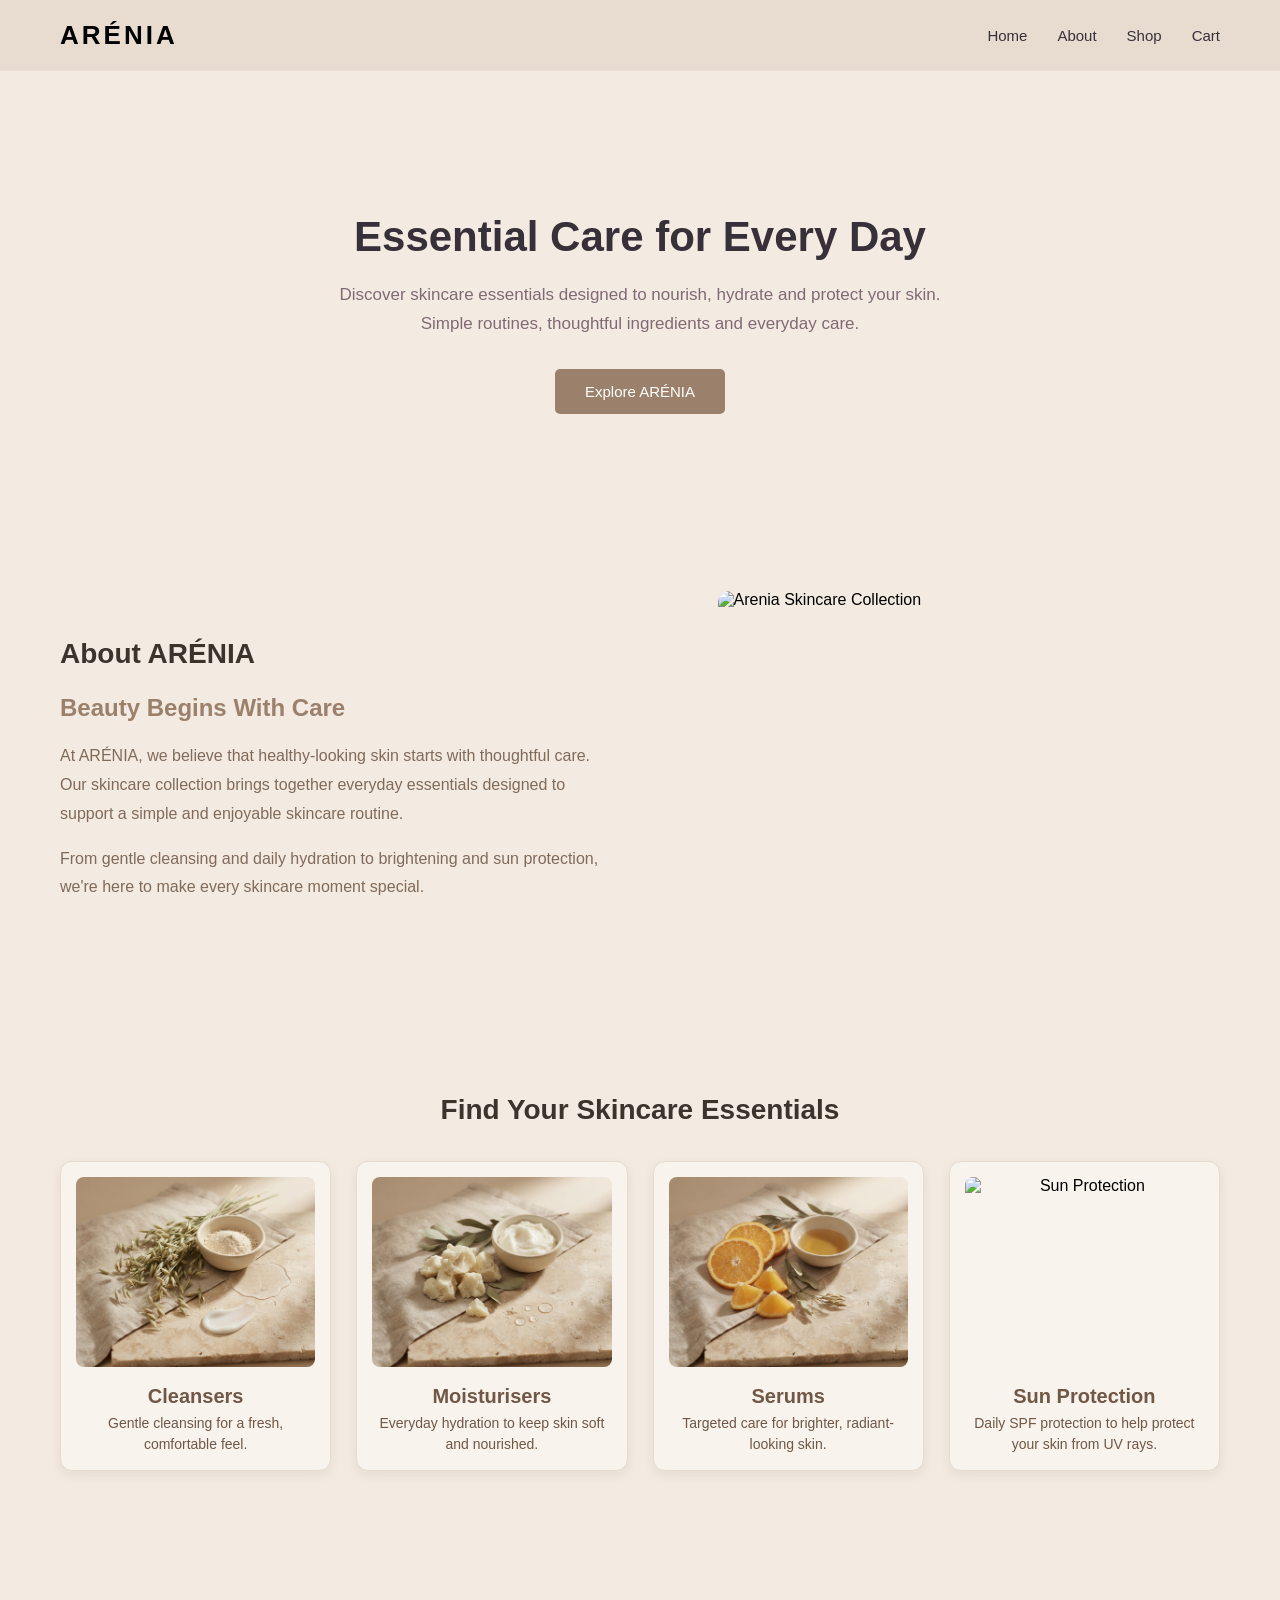
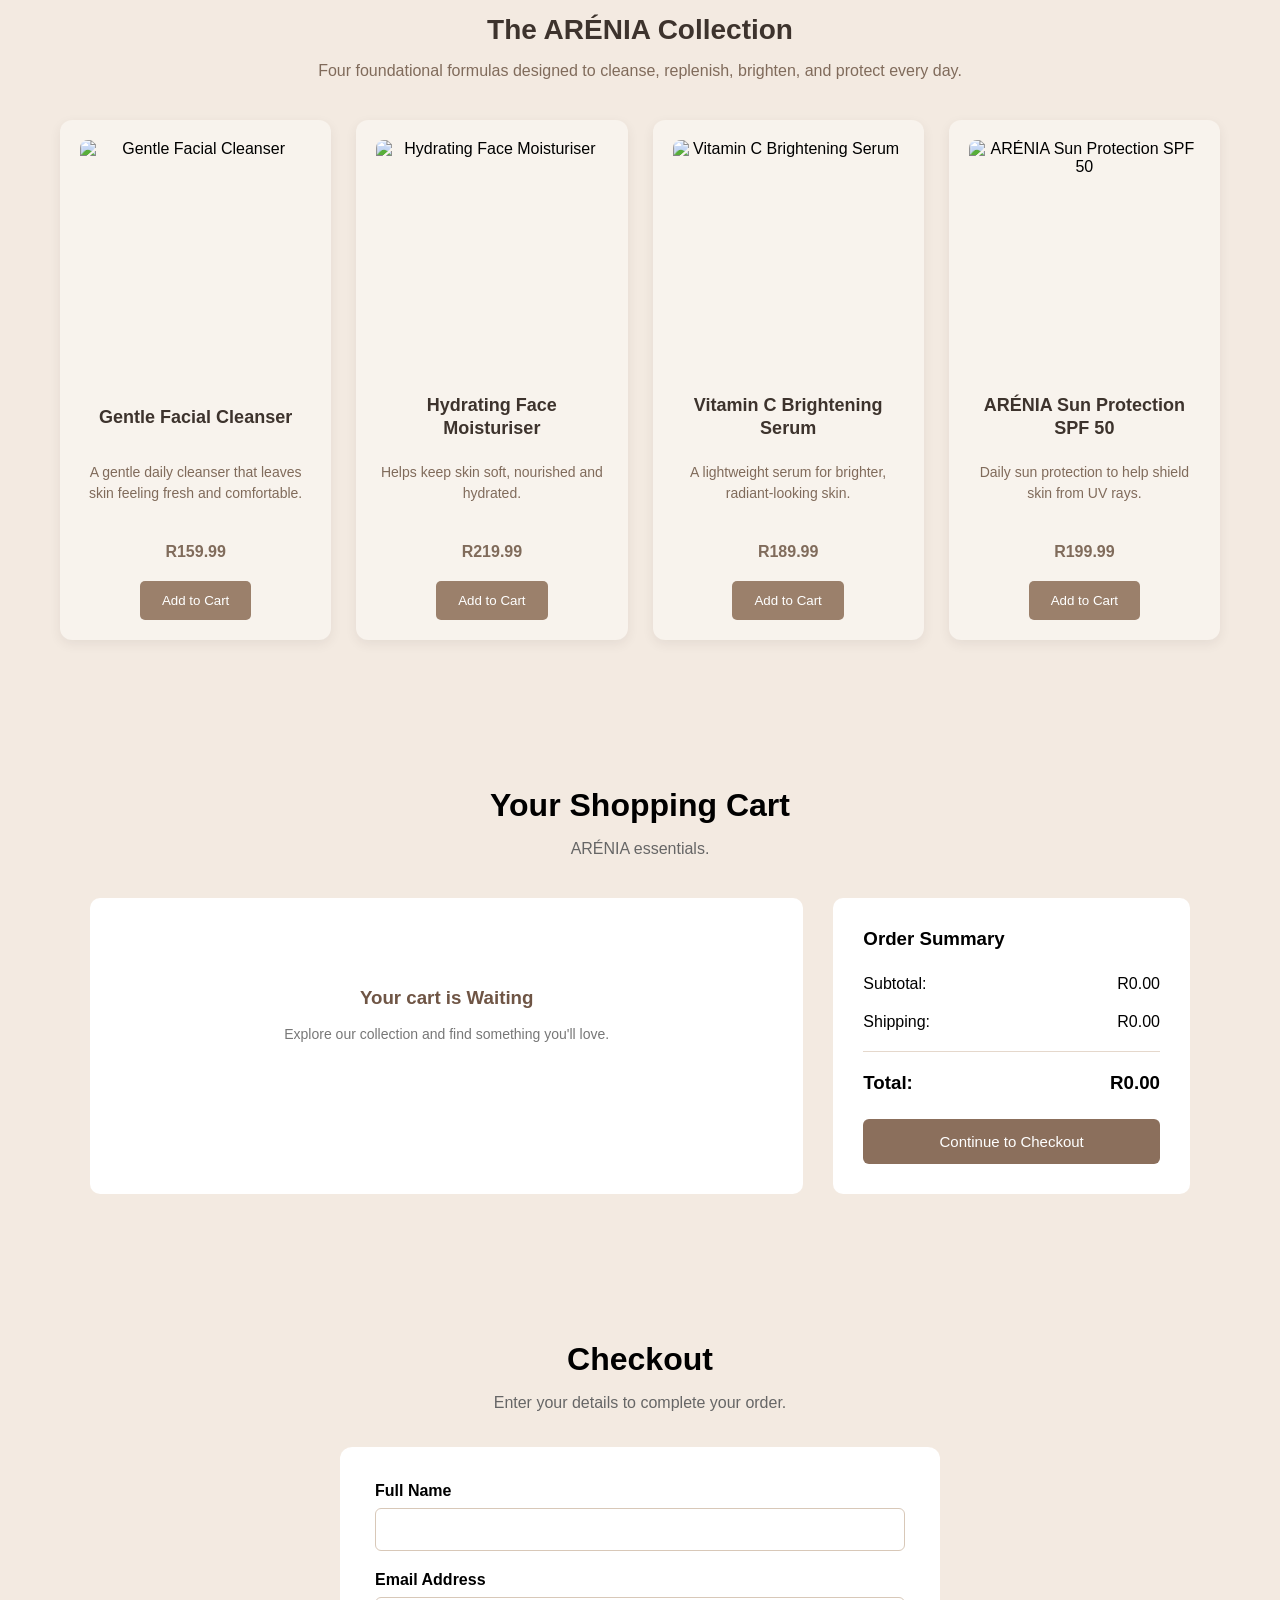
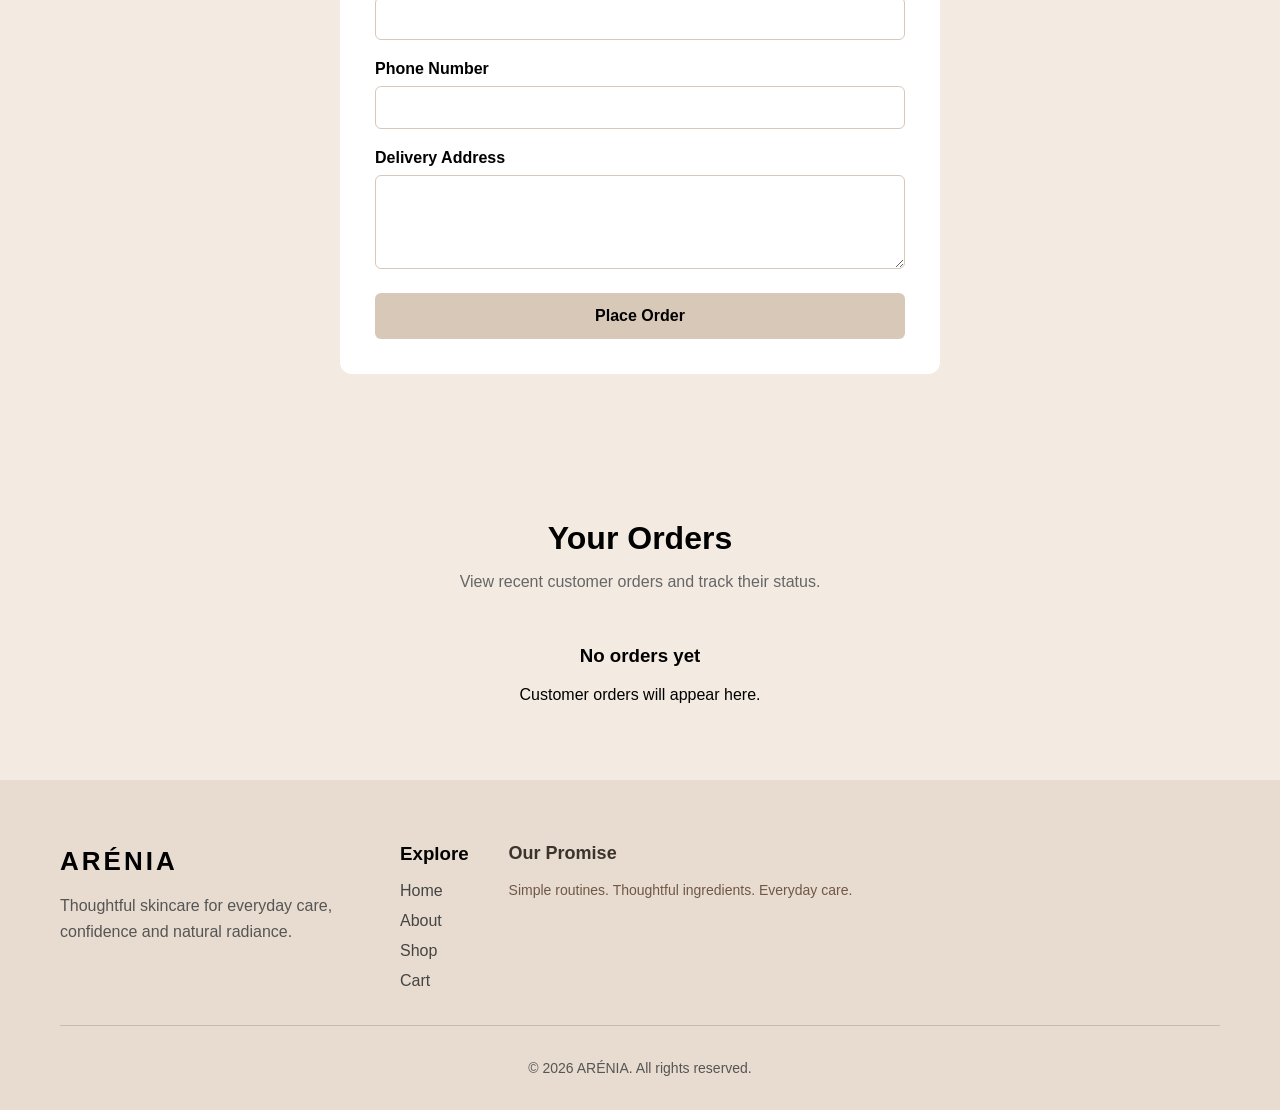
==== Task 5 - E-Commerce Website/index.html @ 22d988f8 "add four web development projects" ====
<!DOCTYPE html>
<html lang="en">
    <head>
        <meta charset="UTF-8">
        <meta name="viewport" content="width=device-width, initial-scale=1.0">
        <link rel="stylesheet" href="style.css">
        <title>ARÉNIA | Beauty & Skincare</title>
    </head>
    <body>
        <header>
            <a href="#home" class="logo">ARÉNIA</a>

            <nav aria-label="Main navigation">
                <ul>
                    <li><a href="#home">Home</a></li>
                    <li><a href="#about">About</a></li>
                    <li><a href="#shop">Shop</a></li>
                    <li><a href="#cart">Cart</a></li>
                </ul>
            </nav>
        </header>

        <main>
            <section class="hero" id="home">
                <div class="hero-content">
                    <h1>Essential Care for Every Day</h1>
                    <p>
                        Discover skincare essentials designed to nourish, hydrate and protect your skin.
                        Simple routines, thoughtful ingredients and everyday care.
                    </p>
                    <a href="#shop" class="shop-button">Explore ARÉNIA</a>
                </div>
            </section>

            <section class="about" id="about">
                <div class="about-content">
                    <h2>About ARÉNIA</h2>

                    <h3>Beauty Begins With Care</h3>

                    <p>
                        At ARÉNIA, we believe that healthy-looking skin starts
                        with thoughtful care. Our skincare collection brings
                        together everyday essentials designed to support a
                        simple and enjoyable skincare routine.
                    </p>

                    <p>
                        From gentle cleansing and daily hydration to brightening
                        and sun protection, we're here to make every skincare
                        moment special.
                    </p>
                </div>
                <div class="about-image">
                    <img src="images/Arenia Skincare Collection.jpg" alt="Arenia Skincare Collection">
                </div>
            </section>

            <section class="categories">
                <h2>Find Your Skincare Essentials</h2>

                <div class="category-container">
                    <div class="category">
                        <img src="images/Cleansers.jpg" alt="Cleansers" class="category-image">
                        <h3>Cleansers</h3>
                        <p>Gentle cleansing for a fresh, comfortable feel.</p>
                    </div>

                    <div class="category">
                        <img src="images/Moisturisers.jpg" alt="Moisturisers" class="category-image">
                        <h3>Moisturisers</h3>
                        <p>Everyday hydration to keep skin soft and nourished.</p>
                    </div>

                    <div class="category">
                        <img src="images/Serums.jpg" alt="Serums" class="category-image">
                        <h3>Serums</h3>
                        <p>Targeted care for brighter, radiant-looking skin.</p>
                    </div>

                    <div class="category">
                        <img src="images/Sun Protection.jpg" alt="Sun Protection" class="category-image"> 
                        <h3>Sun Protection</h3>
                        <p>Daily SPF protection to help protect your skin from UV rays.</p>  
                    </div>
                </div>
            </section>

            <section class="products" id="shop">
                <h2>The ARÉNIA Collection</h2>
                <p class="products-intro">Four foundational formulas designed to cleanse, replenish, brighten, and protect every day.</p>
                <div class="product-container">

                    <div class="product-card" data-id="1" data-name="Gentle Facial Cleanser" data-price="159.99">
                        <img src="images/Gentle Facial Cleanser.jpg" alt="Gentle Facial Cleanser" class="product-image">
                        <h3>Gentle Facial Cleanser</h3>
                        <p class="product-description">
                            A gentle daily cleanser that leaves skin feeling fresh and comfortable.
                        </p>
                        <p class="product-price">R159.99</p>
                        <button type="button" aria-label="Add Gentle Facial Cleanser to cart">
                            Add to Cart
                        </button>
                    </div>

                    <div class="product-card" data-id="2" data-name="Hydrating Face Moisturiser" data-price="219.99">
                        <img src="images/Hydrating Face Moisturiser.jpg" alt="Hydrating Face Moisturiser" class="product-image">
                        <h3>Hydrating Face Moisturiser</h3>
                        <p class="product-description">
                            Helps keep skin soft, nourished and hydrated.
                        </p>
                        <p class="product-price">R219.99</p>
                        <button type="button" aria-label="Add Hydrating Face Moisturiser to cart">
                            Add to Cart
                        </button>
                    </div>

                    <div class="product-card" data-id="3" data-name="Vitamin C Brightening Serum" data-price="189.99">
                        <img src="images/Brightening Serum.jpg" alt="Vitamin C Brightening Serum" class="product-image">
                        <h3>Vitamin C Brightening Serum</h3>
                        <p class="product-description">
                            A lightweight serum for brighter, radiant-looking skin.
                        </p>
                        <p class="product-price">R189.99</p>
                        <button type="button" aria-label="Add Vitamin C Brightening Serum to cart">
                            Add to Cart
                        </button>
                    </div>

                    <div class="product-card" data-id="4" data-name="ARÉNIA Sun Protection SPF 50" data-price="199.99">
                        <img src="images/Sun Protection SPF 50.jpg" alt="ARÉNIA Sun Protection SPF 50" class="product-image">
                        <h3>ARÉNIA Sun Protection SPF 50</h3>
                        <p class="product-description">
                            Daily sun protection to help shield skin from UV rays.
                        </p>
                        <p class="product-price">R199.99</p>
                        <button type="button" aria-label="Add ARÉNIA Sun Protection SPF 50 to cart">
                            Add to Cart
                        </button>
                    </div>
                </div>
            </section>


            <section class="cart" id="cart">
                <h2>Your Shopping Cart</h2>
                <p class="cart-intro">ARÉNIA essentials.</p>

                <div class="cart-container">

                    <div class="cart-items">
                        <!-- Cart products will appear here -->
                    </div>

                    <div class="cart-summary">
                        <h3>Order Summary</h3>
                        <div class="summary-details">
                            <p>Subtotal: <span id="subtotal">R0.00</span></p>
                            <p>Shipping: <span id="shipping">R0.00</span></p>
                            <h3>Total: <span id="total">R0.00</span></h3>
                        </div>
                        <button type="button" class="checkout-button">Continue to Checkout</button>
                    </div>
                </div>
            </section>

            <section class="checkout" id="checkout">
                <h2>Checkout</h2>
                <p class="checkout-intro">Enter your details to complete your order.</p>

                <div class="checkout-container">
                    <form id="checkout-form">
                        <div class="form-group">
                            <label for="full-name">Full Name</label>
                            <input type="text" id="full-name" name="full-name" autocomplete="name" required>
                        </div>

                        <div class="form-group">
                            <label for="email">Email Address</label>
                            <input type="email" id="email" name="email" autocomplete="email" required>
                        </div>

                        <div class="form-group">
                            <label for="phone">Phone Number</label>
                            <input type="tel" id="phone" name="phone" autocomplete="tel" required>
                        </div>

                        <div class="form-group">
                            <label for="address">Delivery Address</label>
                            <textarea id="address" name="address" rows="4" autocomplete="street-address" required></textarea>
                        </div>

                        <button type="submit" class="place-order-button">
                            Place Order
                        </button>
                    </form>
                </div>
            </section>
            
            <section class="orders" id="orders">
                <h2>Your Orders</h2>
                <p class="orders-intro">View recent customer orders and track their status.</p>

                <div class="orders-container">
                    <div class="order-list">
                        <!-- Orders will appear here -->
                    </div>
                </div>
            </section>
        </main>

        <footer class="footer">
            <div class="footer-container">

                <div class="footer-brand">
                    <h2>ARÉNIA</h2>
                    <p>Thoughtful skincare for everyday care, confidence and natural radiance.</p>
                </div>

                <div class="footer-links">
                    <h3>Explore</h3>
                    <a href="#home">Home</a>
                    <a href="#about">About</a>
                    <a href="#shop">Shop</a>
                    <a href="#cart">Cart</a>
                </div>

                <div class="footer-care">
                    <h3>Our Promise</h3>
                    <p>Simple routines. Thoughtful ingredients. Everyday care.</p>
                </div>

            </div>

            <div class="footer-bottom">
                <p>&copy; 2026 ARÉNIA. All rights reserved.</p>
            </div>
        </footer>

        <script src="script.js"></script>
    </body>
</html>
---- Task 5 - E-Commerce Website/style.css ----
body {
    margin: 0;
    font-family: Arial, sans-serif;
}

* {
    box-sizing: border-box;
}

html, body {
    max-width: 100%;
    overflow-x: hidden;
}

header {
    display: flex;
    justify-content: space-between;
    align-items: center;
    padding: 20px 60px;
    background-color: #E8DCD0;
}

.logo {
    font-size: 26px;
    font-weight: bold;
    letter-spacing: 3px;
    text-decoration: none;
    color: inherit;
}

nav ul {
    display: flex;
    list-style: none;
    gap: 30px;
    margin: 0;
    padding: 0;
}

nav a {
    text-decoration: none;
    color: #373039;
    font-size: 15px;
    transition: color 0.3s ease;
}

nav a:hover {
    color: #705746;
}

.hero {
    min-height: 450px;
    display: flex;
    align-items: center;
    justify-content: center;
    text-align: center;
    padding: 40px 20px;
    background-color: #F3EAE1;
}

.hero-content {
    max-width: 650px;
}

.hero h1 {
    font-size: 42px;
    color: #373039;
    margin-bottom: 20px;
}

.hero p {
    font-size: 17px;
    line-height: 1.7;
    color: #806A75;
    margin-bottom: 30px;
}

.shop-button {
    display: inline-block;
    padding: 14px 30px;
    background-color: #9B806B;
    color: white;
    text-decoration: none;
    border-radius: 5px;
    font-size: 15px;
    transition: 0.3s ease;
}

.shop-button:hover {
    background-color: #705746;
}

.about {
    display: flex;
    align-items: center;
    justify-content: space-between;
    gap: 50px;
    padding: 70px 60px;
    background-color: #F3EAE1;
}

.about-content {
    flex: 1;
    max-width: 600px;
}

.about-image {
    flex: 1;
}

.about-image img {
    display: block;
    margin: 0 auto;
    width: 100%;
    max-width: 450px;
    height: 350px;
    object-fit: cover;
    border-radius: 12px;
}

.about h2 {
    font-size: 28px;
    color: #3D332D;
    margin-bottom: 15px;
}

.about h3 {
    font-size: 24px;
    color: #9B806B;
    margin-bottom: 20px;
}

.about p {
    font-size: 16px;
    line-height: 1.8;
    color: #806B5B;
    margin-bottom: 15px;
}

.categories {
    padding: 60px;
    text-align: center;
    background-color: #F3EAE1;
}

.categories h2 {
    font-size: 28px;
    color: #3D332D;
    margin-bottom: 35px;
}

.category-container {
    display: flex;
    justify-content: center;
    gap: 25px;
    flex-wrap: wrap;
}

.category {
    flex: 1;
    max-width: 300px;
    min-width: 200px;
    padding: 15px;
    background-color: #F8F3ED;
    border: 1px solid #E8DCD0;
    border-radius: 12px;
    box-shadow: 0 4px 12px rgba(61, 51, 45, 0.08);
    transition: 0.3s ease;
}

.category:hover {
    transform: translateY(-8px);
    box-shadow: 0 14px 28px rgba(61, 51, 45, 0.18);
}

.category img {
    display: block;
    width: 100%;
    height: 190px;
    object-fit: cover;
    border-radius: 8px;
}

.category h3 {
    color: #705746;
    font-size: 20px;
    margin: 18px 0 5px;
}

.category p {
    color: #705746;
    font-size: 14px;
    line-height: 1.5;
    margin: 0;
}

.products {
    padding: 60px;
    text-align: center;
    background-color: #F3EAE1;
}

.products h2 {
    font-size: 28px;
    color: #3D332D;
    margin-bottom: 10px;
}

.products-intro {
    color: #806B5B;
    font-size: 16px;
    margin-bottom: 40px;
}

.product-container {
    display: flex;
    justify-content: center;
    gap: 25px;
    flex-wrap: wrap;
}

.product-card {
    display: flex;
    flex-direction: column;
    align-items: center;
    flex: 1;
    max-width: 300px;
    padding: 20px;
    background-color: #F8F3ED;
    border-radius: 12px;
    box-shadow: 0 4px 12px rgba(61, 51, 45, 0.08);
    transition: 0.3s ease;
}

.product-card:hover {
    transform: translateY(-8px);
    box-shadow: 0 14px 28px rgba(61, 51, 45, 0.18);
}

.product-image {
    display: block;
    width: 100%;
    height: 230px;
    object-fit: cover;
    border-radius: 8px;
    margin-bottom: 20px;
}


.product-card h3 {
    color: #3D332D;
    font-size: 18px;
    line-height: 1.3;
    min-height: 54px;
    display: flex;
    align-items: center;
    justify-content: center;
    margin: 0 0 18px;
}

.product-description {
    color: #806B5B;
    font-size: 14px;
    font-weight: normal;
    line-height: 1.5;
    min-height: 63px;
    margin: 0 0 18px;
}

.product-price {
    color: #806B5B;
    font-size: 16px;
    font-weight: bold;
    margin: 0 0 20px;
}

.product-card button {
    background-color: #9B806B;
    color: white;
    border: none;
    padding: 12px 22px;
    border-radius: 5px;
    cursor: pointer;
    transition: 0.3s ease;
    margin-top: auto;
}

.product-card button:hover {
    background-color: #705746;
}

.cart {
    padding: 60px;
    background-color: #F3EAE1;
    text-align: center;
}

.cart h2 {
    font-size: 32px;
    margin-bottom: 10px;
}

.cart-intro {
    margin-bottom: 40px;
    color: #666;
}

.cart-container {
    display: grid;
    grid-template-columns: 2fr 1fr;
    gap: 30px;
    max-width: 1100px;
    margin: 0 auto;
}

.cart-items {
    background-color: #FFFFFF;
    padding: 30px;
    border-radius: 10px;
    min-height: 200px;
}

.cart-summary {
    background-color: #FFFFFF;
    padding: 30px;
    border-radius: 10px;
    text-align: left;
    height: fit-content;
}

.cart-summary h3 {
    margin-top: 0;
    margin-bottom: 25px;
}

.summary-details p {
    display: flex;
    justify-content: space-between;
    margin-bottom: 20px;
}

.summary-details h3 {
    display: flex;
    justify-content: space-between;
    border-top: 1px solid #E5D8CC;
    padding-top: 20px;
}

.checkout-button {
    width: 100%;
    padding: 14px;
    background-color: #8B6F5C;
    color: #FFFFFF;
    border: none;
    border-radius: 6px;
    cursor: pointer;
    font-size: 15px;
    transition: 0.3s ease;
}

.checkout-button:hover {
    background-color: #6F5545;
}

.quantity-controls {
    display: flex;
    align-items: center;
    gap: 15px;
    margin-top: 15px;
}

.quantity-controls button {
    width: 32px;
    height: 32px;
    background-color: #EAE0D5;
    color: #6F5545;
    border: none;
    border-radius: 5px;
    font-size: 18px;
    cursor: pointer;
    transition: background-color 0.3s ease;
}

.quantity-controls button:hover {
    background-color: #D6C2B1;
}

.quantity-controls span {
    font-size: 16px;
    font-weight: bold;
}

.remove-button {
    background-color: transparent;
    color: #A65D50;
    border: none;
    font-size: 14px;
    cursor: pointer;
    margin-top: 12px;
    transition: color 0.3s ease;
}

.remove-button:hover {
    color: #783D32;
    text-decoration: underline;
}

.cart-item {
    display: flex;
    align-items: center;
    gap: 25px;
    padding: 20px 0;
    border-bottom: 1px solid #E5D8CC;
    text-align: left;
}

.cart-product-image {
    width: 120px;
    height: 120px;
    object-fit: contain;
    background-color: #EAE0D5;
    border-radius: 8px;
}

.cart-product-details {
    flex: 1;
}

.cart-product-details h3 {
    margin: 0 0 10px;
    font-size: 18px;
}

.cart-product-details p {
    margin: 0 0 12px;
    color: #6F5545;
}

.empty-cart {
    padding: 40px 15px;
    text-align: center;
}

.empty-cart h3 {
    color: #6F5545;
    margin-bottom: 12px;
}

.empty-cart p {
    color: #777;
    font-size: 14px;
    line-height: 1.6;
}

.checkout {
    padding: 60px;
    background-color: #F3EAE1;
    text-align: center;
}

.checkout h2 {
    font-size: 32px;
    margin-bottom: 10px;
}

.checkout-intro {
    margin-bottom: 35px;
    color: #666;
}

.checkout-container {
    max-width: 600px;
    margin: 0 auto;
    padding: 35px;
    background-color: #FFFFFF;
    border-radius: 12px;
    text-align: left;
}

.form-group {
    margin-bottom: 20px;
}

.form-group label {
    display: block;
    margin-bottom: 8px;
    font-weight: bold;
}

.form-group input,
.form-group textarea {
    width: 100%;
    padding: 12px;
    border: 1px solid #D8C8B8;
    border-radius: 6px;
    font-size: 15px;
    box-sizing: border-box;
    font-family: Arial, sans-serif;
}

.form-group textarea {
    resize: vertical;
}

.place-order-button {
    width: 100%;
    padding: 14px;
    background-color: #D8C8B8;
    border: none;
    border-radius: 6px;
    font-size: 16px;
    font-weight: bold;
    cursor: pointer;
    transition: background-color 0.3s ease;
}

.place-order-button:hover {
    background-color: #C5AD99;
}

.orders {
    padding: 60px;
    background-color: #F3EAE1;
    text-align: center;
}

.orders h2 {
    font-size: 32px;
    margin-bottom: 10px;
}

.orders-intro {
    color: #666;
    margin-bottom: 35px;
}

.orders-container {
    max-width: 1000px;
    margin: 0 auto;
}

.order-list {
    display: flex;
    flex-direction: column;
    gap: 20px;
}

.order-card {
    background-color: #FFFFFF;
    padding: 25px;
    border-radius: 12px;
    text-align: left;
    box-shadow: 0 3px 10px rgba(0, 0, 0, 0.05);
}

.order-card h3 {
    margin-top: 0;
}

.order-card p {
    margin: 10px 0;
    color: #555;
}

.order-status {
    display: inline-block;
    padding: 6px 12px;
    background-color: #E8E0D5;
    border-radius: 20px;
    font-size: 13px;
    font-weight: bold;
}

.delete-order-button {
    display: block;
    margin-top: 15px;
    padding: 10px 18px;
    background-color: #A65D5D;
    color: #FFFFFF;
    border: none;
    border-radius: 6px;
    font-size: 14px;
    cursor: pointer;
    transition: background-color 0.3s ease;
}

.delete-order-button:hover {
    background-color: #874747;
}

.footer {
    background-color: #E8DCD0;
    padding: 45px 60px 20px;
}

.footer-container {
    display: flex;
    justify-content: space-between;
    gap: 40px;
    max-width: 1200px;
    margin: 0 auto;
}

.footer-brand h2 {
    font-size: 26px;
    letter-spacing: 3px;
    margin-bottom: 12px;
}

.footer-brand p {
    max-width: 300px;
    line-height: 1.6;
    color: #555;
}

.footer-links {
    display: flex;
    flex-direction: column;
    gap: 12px;
}

.footer-links h3 {
    margin-bottom: 5px;
}

.footer-links a {
    color: #444;
    text-decoration: none;
    transition: color 0.3s ease;
}

.footer-links a:hover {
    color: #000;
}

.footer-bottom {
    text-align: center;
    border-top: 1px solid rgba(0, 0, 0, 0.15);
    margin-top: 35px;
    padding-top: 20px;
}

.footer-bottom p {
    font-size: 14px;
    color: #555;
}

.footer-care {
    flex: 1;
}

.footer-care h3 {
    color: #3D332D;
    font-size: 18px;
    margin-bottom: 15px;
}

.footer-care p {
    color: #705746;
    font-size: 14px;
    line-height: 1.6;
}

@media (max-width: 768px) {
    header {
        flex-direction: column;
        gap: 15px;
        padding: 15px 20px;
    }

    .logo {
        font-size: 23px;
    }

    nav {
        width: 100%;
    }

    nav ul {
        justify-content: center;
        flex-wrap: wrap;
        gap: 12px 20px;
    }

    nav a {
        font-size: 14px;
    }

    .about {
        flex-direction: column;
        padding: 40px 20px;
        gap: 30px;
    }

    .about-content,
    .about-image {
        width: 100%;
        max-width: 100%;
    }

    .about-image img {
        height: 280px;
    }

    .hero {
        min-height: 380px;
        padding: 40px 20px;
    }

    .hero h1 {
        font-size: 32px;
    }

    .hero p {
        font-size: 15px;
    }

    .categories,
    .products {
        padding: 40px 20px;
    }

    .category-container,
    .product-container {
        gap: 20px;
    }

    .category,
    .product-card {
        flex: 1 1 250px;
        max-width: 100%;
    }

    .checkout {
        padding: 40px 20px;
    }

    .checkout-container {
        padding: 25px 20px;
    }

    .checkout h2 {
        font-size: 27px;
    }

    .orders {
        padding: 40px 20px;
    }

    .orders h2 {
        font-size: 27px;
    }

    .order-card {
        padding: 20px;
    }

    .order-card p {
        overflow-wrap: anywhere;
    }

    .order-card select {
        max-width: 100%;
    }

    .footer {
        padding: 35px 20px 20px;
    }

    .footer-container {
        flex-direction: column;
        gap: 25px;
    }

    .footer-brand p {
        max-width: 100%;
    }

    .footer-links {
        gap: 10px;
    }
}

@media (max-width: 768px) {
    .cart {
        padding: 40px 20px;
    }

    .cart-container {
        grid-template-columns: 1fr;
    }

    .cart-item {
        gap: 15px;
    }

    .cart-product-image {
        width: 90px;
        height: 90px;
    }

    .cart-product-details h3 {
        font-size: 16px;
    }
}

@media (max-width: 480px) {
    .cart-item {
        align-items: flex-start;
    }

    .cart-product-image {
        width: 75px;
        height: 75px;
    }

    .hero h1 {
        font-size: 27px;
    }

    .about h2,
    .categories h2,
    .products h2 {
        font-size: 24px;
    }

    .about h3 {
        font-size: 21px;
    }

    .cart,
    .checkout,
    .orders {
        padding: 35px 15px;
    }

    .cart-items,
    .cart-summary {
        padding: 20px 15px;
    }

    .checkout-container {
        padding: 20px 15px;
    }

    .order-card {
        padding: 15px;
    }

    .footer-bottom p {
        font-size: 12px;
    }
}
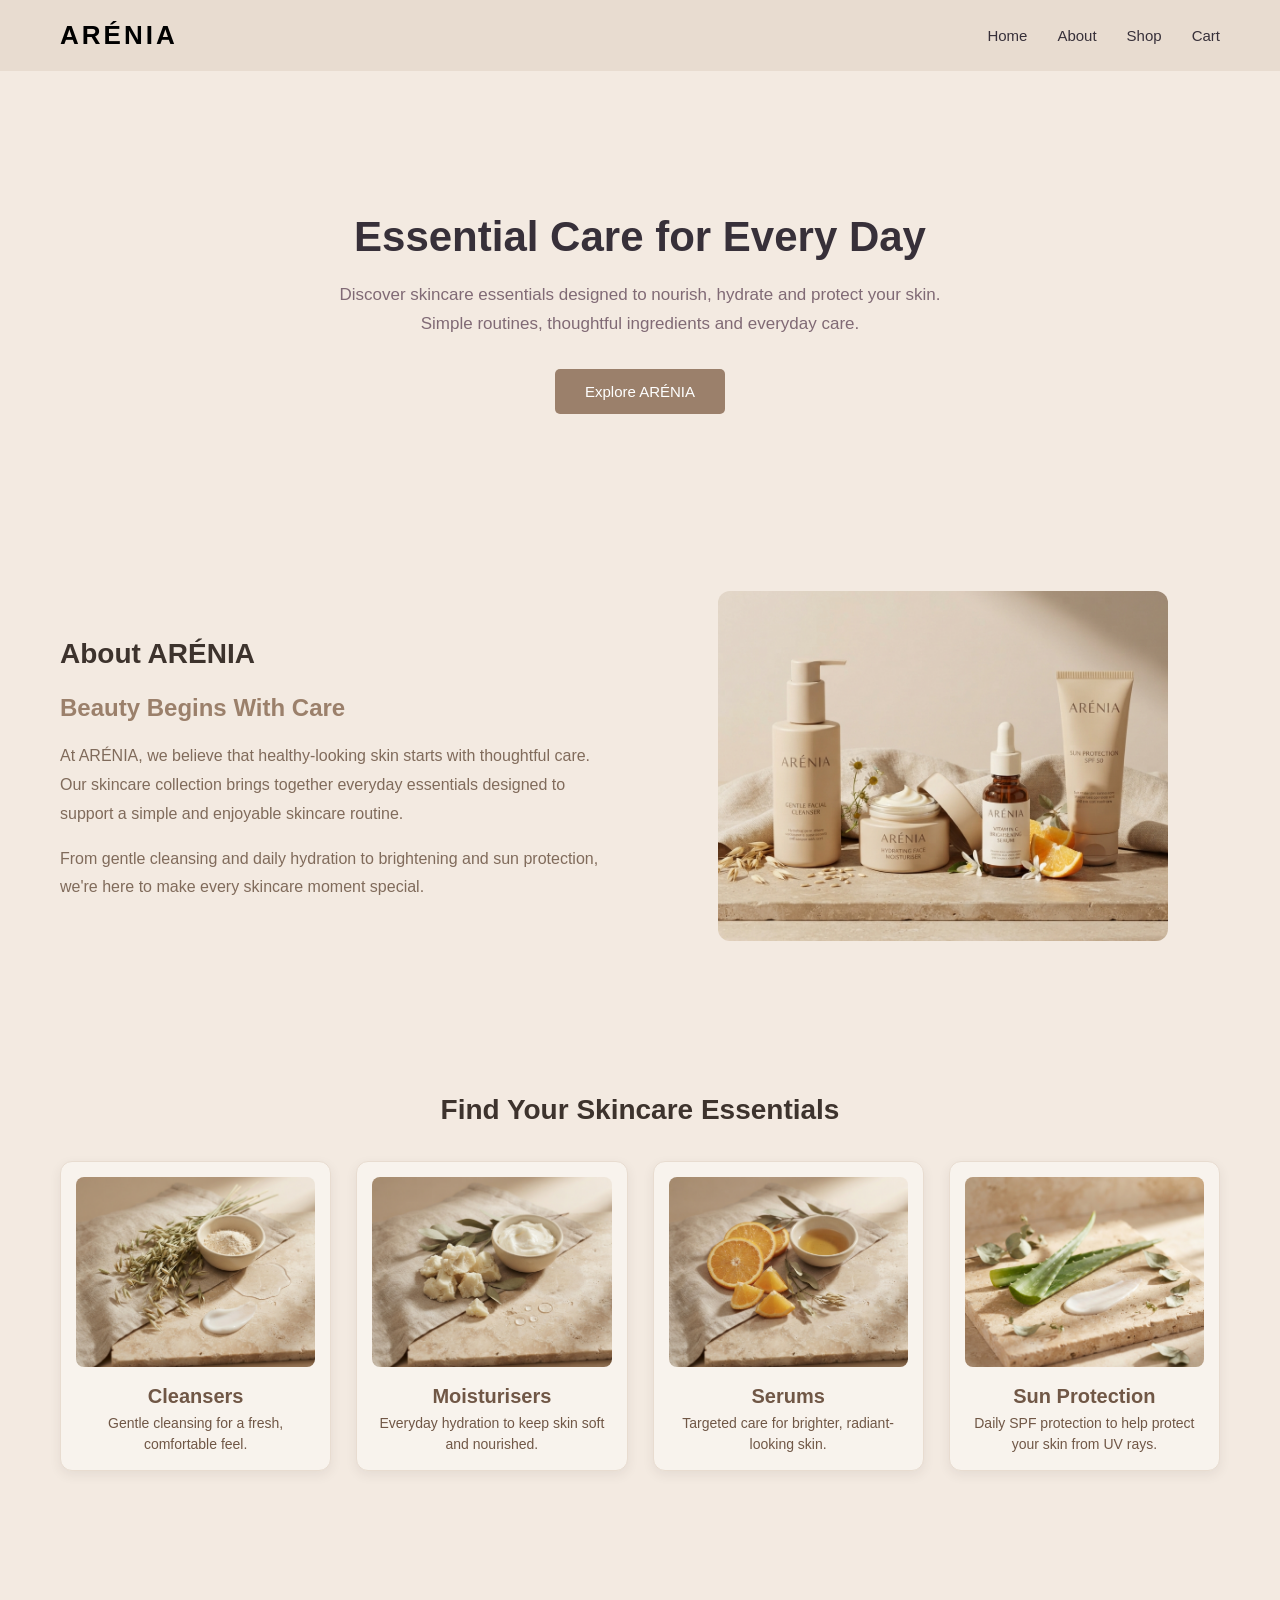
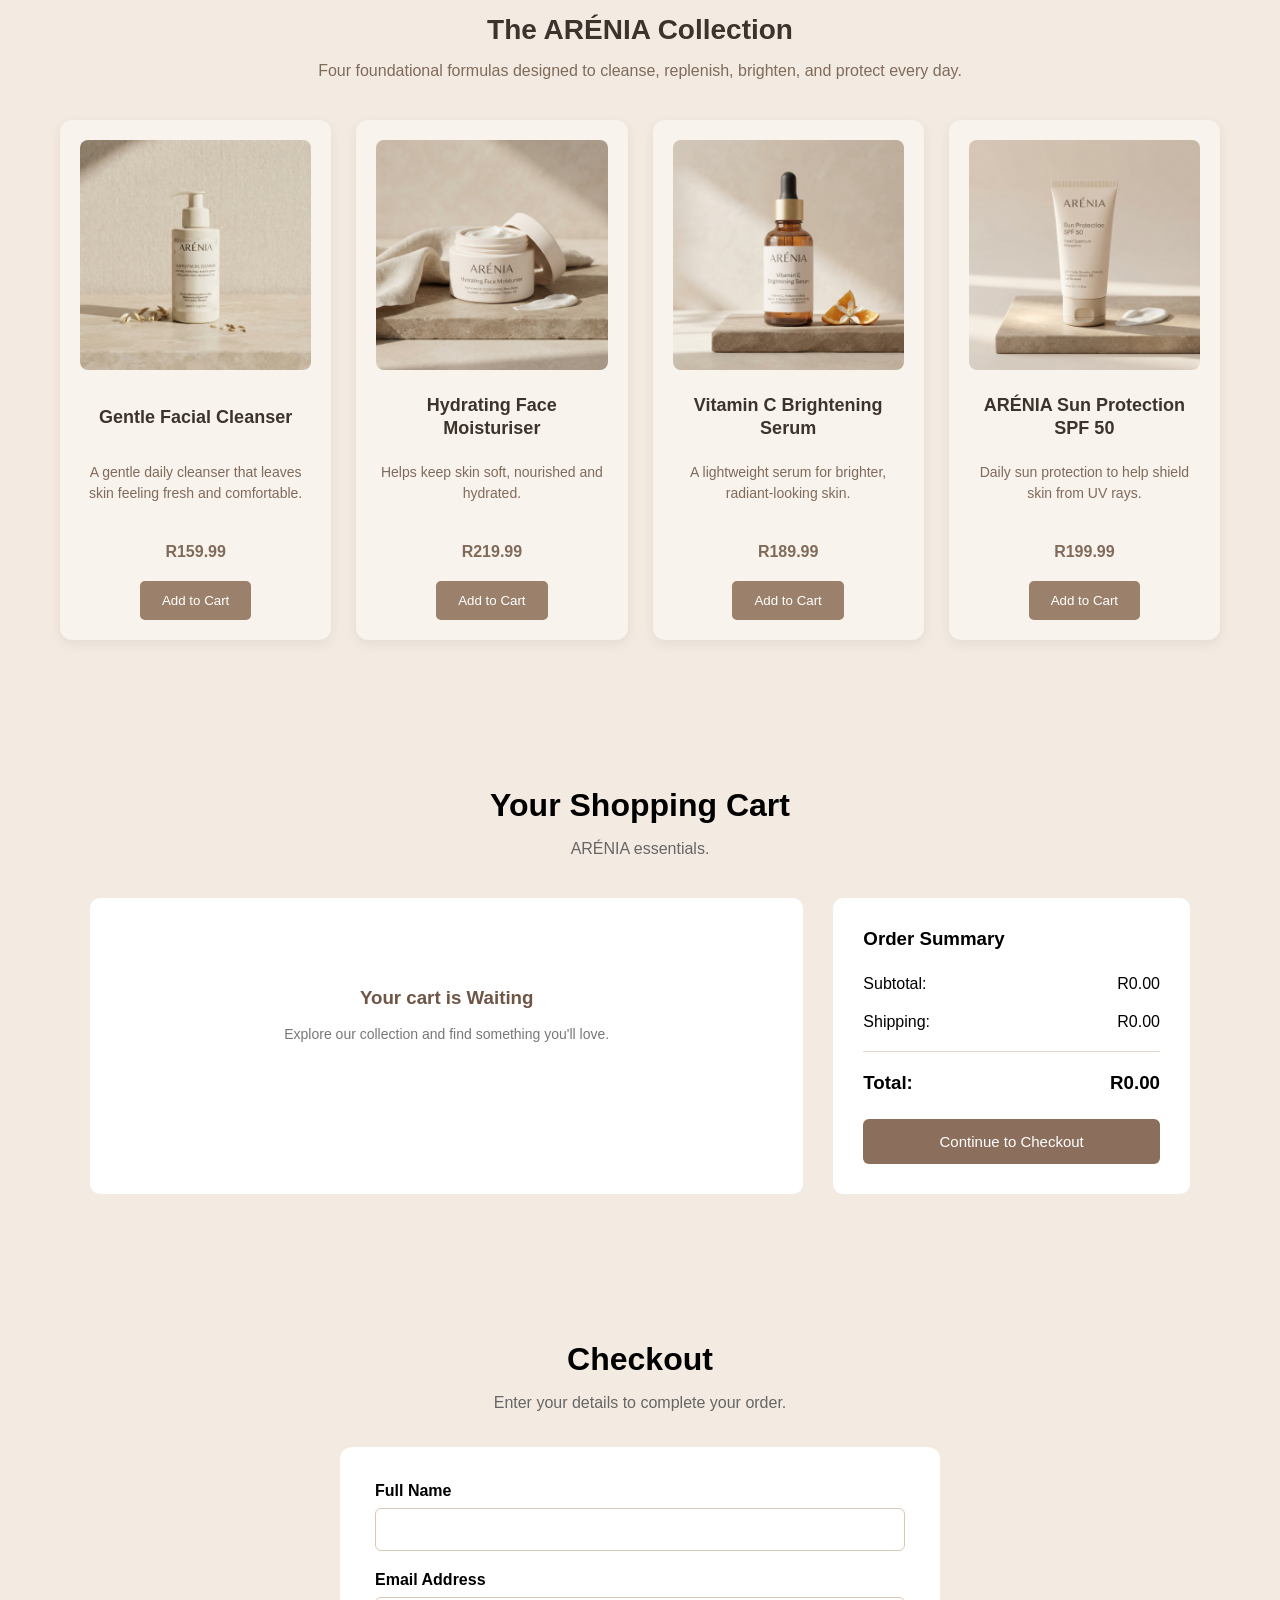
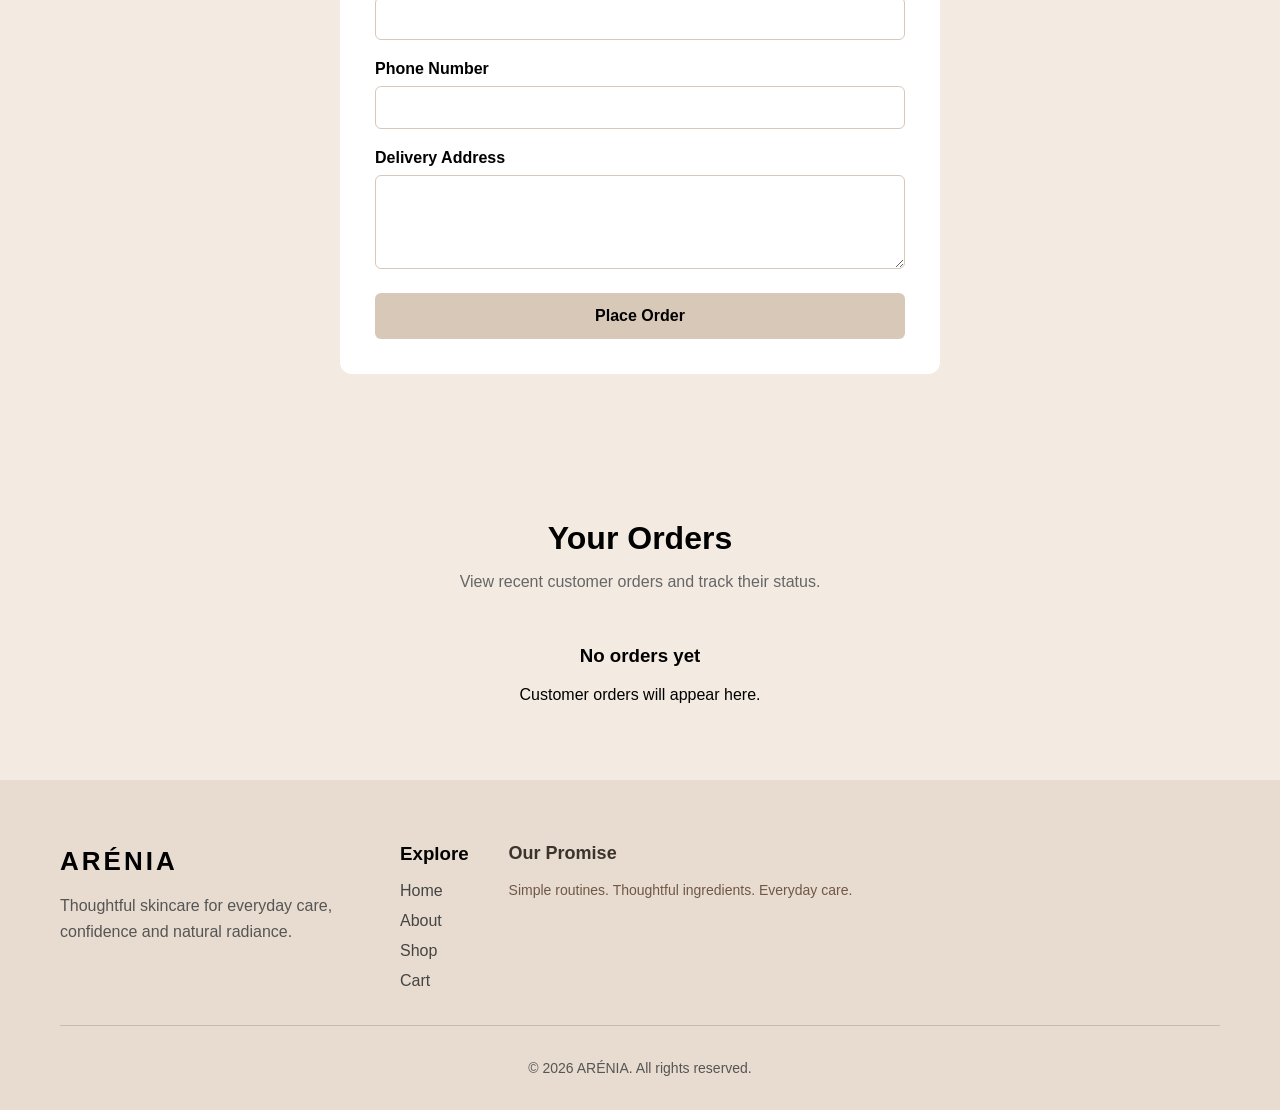
==== commit a93e631f: "update task 2 and task 5" ====
--- a/Task 5 - E-Commerce Website/index.html
+++ b/Task 5 - E-Commerce Website/index.html
@@ -52,7 +52,7 @@
                     </p>
                 </div>
                 <div class="about-image">
-                    <img src="images/Arenia Skincare Collection.jpg" alt="Arenia Skincare Collection">
+                    <img src="images/Arenia_Skincare_Collection.jpg" alt="Arenia Skincare Collection">
                 </div>
             </section>
 
@@ -79,7 +79,7 @@
                     </div>
 
                     <div class="category">
-                        <img src="images/Sun Protection.jpg" alt="Sun Protection" class="category-image"> 
+                        <img src="images/Sun_Protection.jpg" alt="Sun Protection" class="category-image"> 
                         <h3>Sun Protection</h3>
                         <p>Daily SPF protection to help protect your skin from UV rays.</p>  
                     </div>
@@ -92,7 +92,7 @@
                 <div class="product-container">
 
                     <div class="product-card" data-id="1" data-name="Gentle Facial Cleanser" data-price="159.99">
-                        <img src="images/Gentle Facial Cleanser.jpg" alt="Gentle Facial Cleanser" class="product-image">
+                        <img src="images/Gentle_Facial_Cleanser.jpg" alt="Gentle Facial Cleanser" class="product-image">
                         <h3>Gentle Facial Cleanser</h3>
                         <p class="product-description">
                             A gentle daily cleanser that leaves skin feeling fresh and comfortable.
@@ -104,7 +104,7 @@
                     </div>
 
                     <div class="product-card" data-id="2" data-name="Hydrating Face Moisturiser" data-price="219.99">
-                        <img src="images/Hydrating Face Moisturiser.jpg" alt="Hydrating Face Moisturiser" class="product-image">
+                        <img src="images/Hydrating_Face_Moisturiser.jpg" alt="Hydrating Face Moisturiser" class="product-image">
                         <h3>Hydrating Face Moisturiser</h3>
                         <p class="product-description">
                             Helps keep skin soft, nourished and hydrated.
@@ -116,7 +116,7 @@
                     </div>
 
                     <div class="product-card" data-id="3" data-name="Vitamin C Brightening Serum" data-price="189.99">
-                        <img src="images/Brightening Serum.jpg" alt="Vitamin C Brightening Serum" class="product-image">
+                        <img src="images/Brightening_Serum.jpg" alt="Vitamin C Brightening Serum" class="product-image">
                         <h3>Vitamin C Brightening Serum</h3>
                         <p class="product-description">
                             A lightweight serum for brighter, radiant-looking skin.
@@ -128,7 +128,7 @@
                     </div>
 
                     <div class="product-card" data-id="4" data-name="ARÉNIA Sun Protection SPF 50" data-price="199.99">
-                        <img src="images/Sun Protection SPF 50.jpg" alt="ARÉNIA Sun Protection SPF 50" class="product-image">
+                        <img src="images/Sun_Protection_SPF 50.jpg" alt="ARÉNIA Sun Protection SPF 50" class="product-image">
                         <h3>ARÉNIA Sun Protection SPF 50</h3>
                         <p class="product-description">
                             Daily sun protection to help shield skin from UV rays.
